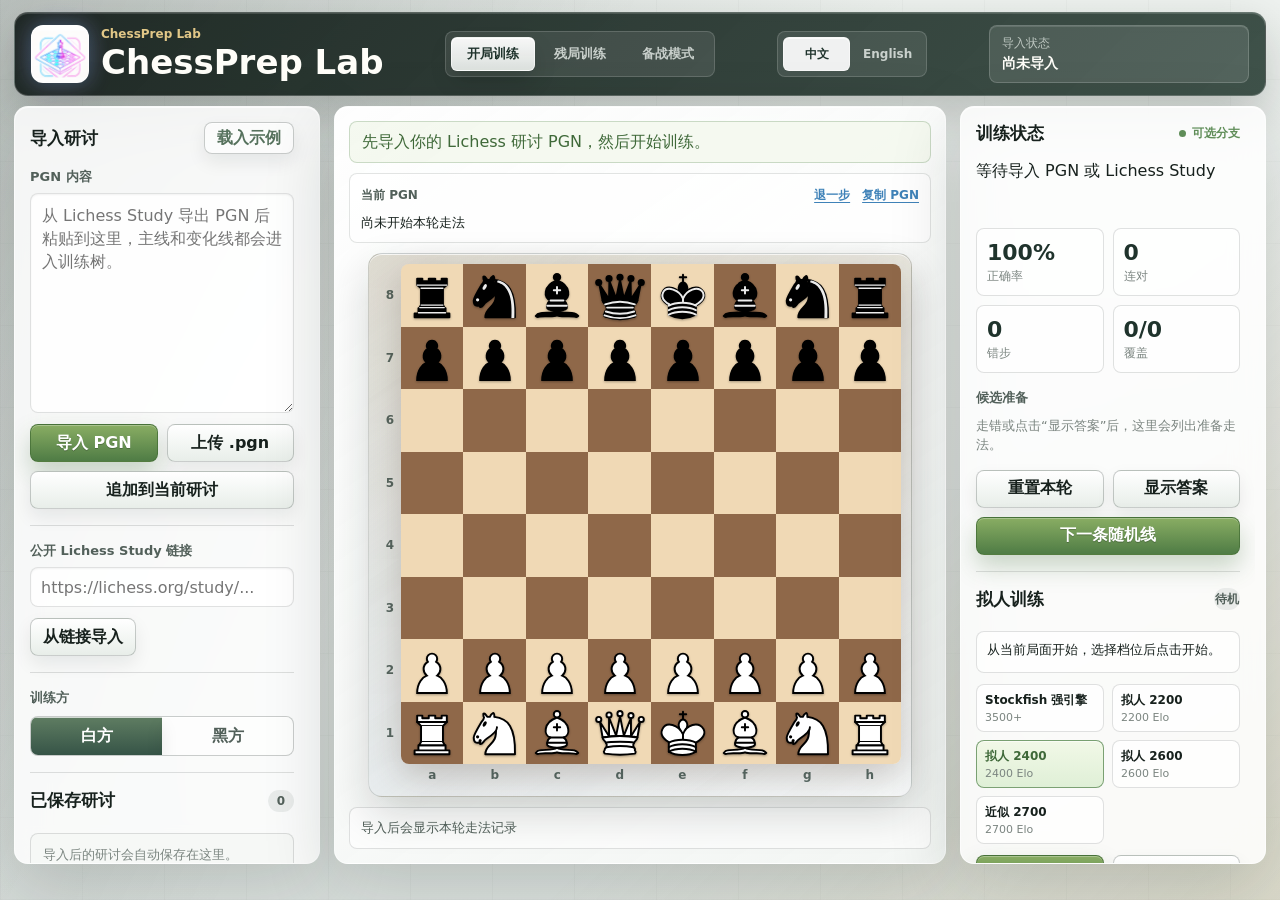
==== index.html @ 81fde173 "Add ChessPrep Lab core code" ====
<!doctype html>
<html lang="zh-CN">
  <head>
    <meta charset="utf-8">
    <meta name="viewport" content="width=device-width, initial-scale=1">
    <title>ChessPrep Lab</title>
    <link rel="icon" href="assets/icons/chessprep-lab.ico" sizes="any">
    <link rel="apple-touch-icon" href="assets/icons/chessprep-lab-mark-192.png">
    <link rel="stylesheet" href="styles.css">
  </head>
  <body>
    <main class="app-shell">
      <header class="topbar">
        <div class="brand-lockup">
          <img class="brand-mark" src="assets/icons/chessprep-lab-mark.png" alt="" aria-hidden="true">
          <div>
            <p class="eyebrow">ChessPrep Lab</p>
            <h1>ChessPrep Lab</h1>
          </div>
        </div>
        <nav class="mode-switch" aria-label="训练模式" data-i18n-aria-label="mode.opening">
          <button class="mode-button active" type="button" data-mode-switch="opening" data-i18n="mode.opening">开局训练</button>
          <button class="mode-button" type="button" data-mode-switch="endgame" data-i18n="mode.endgame">残局训练</button>
          <button class="mode-button" type="button" data-mode-switch="prep" data-i18n="mode.prep">备战模式</button>
        </nav>
        <nav class="language-switch" aria-label="Language" data-language-switch>
          <button class="language-button active" type="button" data-language-option="zh" aria-pressed="true" data-i18n="lang.zh">中文</button>
          <button class="language-button" type="button" data-language-option="en" aria-pressed="false" data-i18n="lang.en">English</button>
        </nav>
        <div class="top-status">
          <span data-i18n="top.importStatus">导入状态</span>
          <strong data-import-status data-i18n="status.notImported">尚未导入</strong>
        </div>
      </header>

      <section class="workbench" aria-label="开局训练工作台" data-i18n-aria-label="opening.workbench">
        <aside class="panel import-panel">
          <div data-opening-left>
            <div class="panel-heading">
              <h2 data-i18n="opening.importStudy">导入研讨</h2>
              <button class="ghost-button" type="button" data-sample data-i18n="opening.loadSample">载入示例</button>
            </div>

            <label class="field">
              <span data-i18n="opening.pgnContent">PGN 内容</span>
              <textarea data-pgn-input spellcheck="false" placeholder="从 Lichess Study 导出 PGN 后粘贴到这里，主线和变化线都会进入训练树。" data-i18n-placeholder="opening.pgnPlaceholder"></textarea>
            </label>

            <div class="button-row">
              <button class="primary-button" type="button" data-import-pgn data-i18n="opening.importPgn">导入 PGN</button>
              <label class="file-button">
                <span data-i18n="opening.uploadPgn">上传 .pgn</span>
                <input data-file-input type="file" accept=".pgn,text/plain,application/x-chess-pgn">
              </label>
              <button class="secondary-button wide" type="button" data-append-pgn data-i18n="opening.appendPgn">追加到当前研讨</button>
            </div>

            <div class="divider"></div>

            <label class="field">
              <span data-i18n="opening.studyUrl">公开 Lichess Study 链接</span>
              <input data-url-input type="url" placeholder="https://lichess.org/study/..." inputmode="url">
            </label>
            <button class="secondary-button" type="button" data-import-url data-i18n="opening.importFromUrl">从链接导入</button>

            <div class="divider"></div>

            <div class="side-picker" aria-label="训练执棋方" data-i18n-aria-label="opening.trainingSide">
              <span data-i18n="opening.trainingSide">训练方</span>
              <div>
                <button class="segmented active" type="button" data-side="w" data-i18n="opening.white">白方</button>
                <button class="segmented" type="button" data-side="b" data-i18n="opening.black">黑方</button>
              </div>
            </div>

            <div class="divider"></div>

            <section class="saved-studies" aria-label="已保存研讨" data-i18n-aria-label="opening.savedStudies">
              <div class="panel-heading compact">
                <h2 data-i18n="opening.savedStudies">已保存研讨</h2>
                <span data-saved-count>0</span>
              </div>
              <div class="saved-list" data-saved-list>
                <p class="empty" data-i18n="opening.savedEmpty">导入后的研讨会自动保存在这里。</p>
              </div>
              <label class="field rename-field">
                <span data-i18n="opening.studyName">当前研讨名称</span>
                <div class="rename-row">
                  <input data-study-name type="text" placeholder="选择或导入研讨后可改名" data-i18n-placeholder="opening.renamePlaceholder">
                  <button class="secondary-button" type="button" data-rename-study data-i18n="opening.rename">改名</button>
                </div>
              </label>
            </section>

            <p class="note" data-i18n="opening.note">链接导入请用 $env:PORT=8788; node server.mjs 启动本地服务器。私密研讨请用 PGN 粘贴或上传；本页面不会保存你的 Lichess 登录信息。</p>
          </div>

          <div class="endgame-panel hidden" data-endgame-left>
            <div class="panel-heading">
              <h2 data-i18n="endgame.course">残局课程</h2>
              <span data-endgame-count>0</span>
            </div>
            <div class="endgame-category-list" data-endgame-categories></div>
            <div class="divider"></div>
            <div class="endgame-lesson-list" data-endgame-lessons></div>
          </div>

          <div class="prep-panel hidden" data-prep-left>
            <div class="panel-heading">
              <h2 data-i18n="prep.database">线下棋谱库</h2>
              <span data-prep-database-badge data-i18n="prep.notBuilt">未构建</span>
            </div>
            <div class="database-status" data-prep-database-status>
              <strong data-i18n="prep.databaseStatus">数据库状态</strong>
              <span data-i18n="prep.statusLoading">正在读取本地数据库状态...</span>
            </div>
            <button class="primary-button wide" type="button" data-build-prep-database data-i18n="prep.buildDatabase">构建/更新数据库</button>
            <p class="note" data-i18n="prep.databaseNote">系统会从已下载的公开线下 PGN 源自动构建，不需要手动导入对手棋谱；过滤条件：2010 年之后，双方 Elo 都大于 2000。</p>
            <div class="divider"></div>
            <label class="field">
              <span data-i18n="prep.opponent">对手姓名</span>
              <input data-prep-opponent type="text" placeholder="例如 丁立人 / Ding Liren" data-i18n-placeholder="prep.opponentPlaceholder">
            </label>
            <div class="side-picker" aria-label="备战执棋方" data-i18n-aria-label="prep.ourSide">
              <span data-i18n="prep.ourSide">我方执棋</span>
              <div>
                <button class="segmented active" type="button" data-prep-side="w" data-i18n="opening.white">白方</button>
                <button class="segmented" type="button" data-prep-side="b" data-i18n="opening.black">黑方</button>
              </div>
            </div>
            <button class="primary-button wide" type="button" data-run-prep-report data-i18n="prep.runReport">生成备战报告</button>
            <section class="prep-common-replies" data-prep-common-replies>
              <h3 data-i18n="prep.commonReplies">对手开局树</h3>
              <p class="empty" data-i18n="prep.commonRepliesEmpty">生成报告后，这里会像 Lichess 开局树一样按当前局面更新：对手下过哪些步、次数、占比和得分率。</p>
            </section>
          </div>
        </aside>

        <section class="board-zone">
          <div class="feedback" data-feedback data-tone="normal">先导入你的 Lichess 研讨 PGN，然后开始训练。</div>
          <div class="current-line-panel" aria-label="当前 PGN" data-i18n-aria-label="opening.currentPgn">
            <div class="current-line-head">
              <span data-i18n="opening.currentPgn">当前 PGN</span>
              <div class="current-line-actions">
                <button class="link-button" type="button" data-back-step data-i18n="opening.backStep">退一步</button>
                <button class="link-button" type="button" data-copy-pgn data-i18n="opening.copyPgn">复制 PGN</button>
              </div>
            </div>
            <p class="current-line" data-current-line data-i18n="opening.currentLineEmpty">尚未开始本轮走法</p>
          </div>
          <div class="board-slot">
            <div class="board-frame">
              <div class="board-wrap">
                <div class="rank-labels" data-rank-labels aria-hidden="true"></div>
                <div class="board" data-board aria-label="棋盘" data-i18n-aria-label="opening.currentPgn"></div>
                <div class="file-labels" data-file-labels aria-hidden="true"></div>
              </div>
            </div>
            <div class="promotion-picker hidden" data-promotion-picker aria-label="选择升变棋子"></div>
          </div>
          <div class="move-strip" data-history>
            <span class="muted" data-i18n="opening.historyEmpty">导入后会显示本轮走法记录</span>
          </div>
        </section>

        <aside class="panel training-panel">
          <div data-opening-right>
            <div class="panel-heading">
              <h2 data-i18n="opening.trainingStatus">训练状态</h2>
              <span class="live-dot" data-i18n="opening.optionalBranches">可选分支</span>
            </div>

            <p class="current-task" data-status data-i18n="opening.waiting">等待导入 PGN 或 Lichess Study</p>

            <div class="stats-grid" data-stats>
              <div><strong>100%</strong><span data-i18n="stats.accuracy">正确率</span></div>
              <div><strong>0</strong><span data-i18n="stats.streak">连对</span></div>
              <div><strong>0</strong><span data-i18n="stats.mistakes">错步</span></div>
              <div><strong>0/0</strong><span data-i18n="stats.coverage">覆盖</span></div>
            </div>

            <div class="answer-box">
              <h3 data-i18n="opening.preparedCandidates">候选准备</h3>
              <div class="answers" data-answers>
                <p class="empty" data-i18n="opening.answersEmpty">走错或点击“显示答案”后，这里会列出准备走法。</p>
              </div>
            </div>

            <div class="action-grid">
              <button class="secondary-button" type="button" data-reset data-i18n="opening.reset">重置本轮</button>
              <button class="secondary-button" type="button" data-reveal data-i18n="opening.reveal">显示答案</button>
              <button class="primary-button wide" type="button" data-next data-i18n="opening.nextRandomLine">下一条随机线</button>
            </div>

            <section class="engine-card" aria-label="拟人训练" data-i18n-aria-label="engine.sparring">
              <div class="panel-heading compact">
                <h2 data-i18n="engine.sparring">拟人训练</h2>
                <span data-engine-badge data-i18n="engine.idle">待机</span>
              </div>
              <p class="engine-status" data-engine-status data-i18n="engine.openingStatus">从当前局面开始，选择档位后点击开始。</p>
              <div class="engine-profiles" data-engine-profiles></div>
              <div class="engine-actions">
                <button class="primary-button" type="button" data-engine-start data-i18n="engine.start">开始</button>
                <button class="secondary-button" type="button" data-engine-stop data-i18n="engine.stop">退出</button>
              </div>
              <p class="engine-note" data-i18n="engine.note">2200-2700 档保留原标注；后台强度已整体上调 200 Elo，并使用更严格的搜索、采样和质量过滤。</p>
            </section>
          </div>

          <div class="endgame-panel hidden" data-endgame-right>
            <div class="panel-heading">
              <h2 data-i18n="endgame.problem">残局题目</h2>
              <span data-endgame-badge data-i18n="endgame.notStarted">待开始</span>
            </div>
            <div class="target-pill" data-endgame-target data-i18n="endgame.targetPending">目标：待选择</div>
            <p class="current-task" data-endgame-status data-i18n="endgame.chooseCourse">选择左侧课程后开始。</p>
            <div class="stats-grid" data-endgame-stats>
              <div><strong>100%</strong><span data-i18n="stats.accuracy">正确率</span></div>
              <div><strong>0</strong><span data-i18n="stats.streak">连对</span></div>
              <div><strong>0</strong><span data-i18n="stats.mistakes">错步</span></div>
              <div><strong>0/0</strong><span data-i18n="stats.progress">进度</span></div>
            </div>
            <div class="answer-box">
              <h3 data-i18n="endgame.hintsAnswers">提示与答案</h3>
              <div class="answers" data-endgame-answers>
                <p class="empty" data-i18n="endgame.answersEmpty">走错或点击提示后，这里会显示训练信息。</p>
              </div>
            </div>
            <div class="action-grid">
              <button class="secondary-button" type="button" data-endgame-reset data-i18n="endgame.reset">重置本题</button>
              <button class="secondary-button" type="button" data-endgame-hint data-i18n="endgame.hint">显示提示</button>
              <button class="secondary-button" type="button" data-endgame-answer data-i18n="endgame.answer">显示答案</button>
              <button class="primary-button" type="button" data-endgame-next data-i18n="endgame.next">下一题</button>
            </div>
            <article class="lesson-card" data-endgame-teaching>
              <p class="empty" data-i18n="endgame.teachingEmpty">选择一个残局主题后，这里会显示教学重点。</p>
            </article>
            <section class="engine-card" aria-label="残局引擎对练" data-i18n-aria-label="endgame.engineSparring">
              <div class="panel-heading compact">
                <h2 data-i18n="endgame.engineSparring">引擎对练</h2>
                <span data-engine-badge data-i18n="engine.idle">待机</span>
              </div>
              <p class="engine-status" data-engine-status data-i18n="endgame.engineStatus">从当前残局局面开始，选择档位后点击开始。</p>
              <div class="engine-profiles" data-engine-profiles></div>
              <div class="engine-actions">
                <button class="primary-button" type="button" data-engine-start data-i18n="engine.start">开始</button>
                <button class="secondary-button" type="button" data-engine-stop data-i18n="engine.stop">退出</button>
              </div>
              <p class="engine-note" data-i18n="endgame.engineNote">可在任意残局题面或走题中途开启；退出后会回到进入对练前的题目局面。</p>
            </section>
          </div>

          <div class="prep-panel hidden" data-prep-right>
            <div class="panel-heading">
              <h2 data-i18n="prep.report">备战报告</h2>
              <span data-prep-report-badge data-i18n="prep.waiting">待生成</span>
            </div>
            <p class="current-task" data-prep-status data-i18n="prep.status">先构建本地线下对局库，再输入对手并生成报告。</p>
            <div class="stats-grid" data-prep-stats>
              <div><strong>0</strong><span data-i18n="prep.sampleGames">样本</span></div>
              <div><strong>0</strong><span data-i18n="prep.unseen">未见</span></div>
              <div><strong>0</strong><span data-i18n="prep.weak">弱点</span></div>
              <div><strong>0</strong><span data-i18n="prep.gaps">缺口</span></div>
            </div>
            <div class="prep-report-list" data-prep-report>
              <p class="empty" data-i18n="prep.reportEmpty">报告会列出对手没下过的准备、低样本分支、表现差分支，以及你还没覆盖的对手常见选择。</p>
            </div>
          </div>
        </aside>
      </section>
    </main>

    <script type="module" src="app.js"></script>
  </body>
</html>
---- styles.css ----
:root {
  color-scheme: light;
  --page: #e8ecea;
  --surface: #fbfaf7;
  --surface-soft: #f0f3f1;
  --surface-strong: #ffffff;
  --panel-glass: rgba(255, 255, 255, 0.84);
  --panel-glass-strong: rgba(255, 255, 255, 0.94);
  --line: rgba(35, 48, 43, 0.14);
  --line-strong: rgba(35, 48, 43, 0.24);
  --text: #17211d;
  --muted: #52605a;
  --subtle: #7b8580;
  --lichess: #56725d;
  --lichess-dark: #1f332c;
  --blue: #3f82b8;
  --green: #5f8d58;
  --red: #ba4b4a;
  --gold: #c99b3d;
  --accent-gold: #d6a642;
  --accent-sage: #6f9372;
  --accent-ink: #17211d;
  --light-square: #f0d9b5;
  --dark-square: #8f6849;
  --move-light: #f2df76;
  --move-dark: #d0b84e;
  --hint: rgba(40, 120, 78, 0.42);
  --shadow: 0 24px 70px rgba(18, 26, 23, 0.18);
  --tight-shadow: 0 10px 28px rgba(18, 26, 23, 0.12);
  --inner-shadow: inset 0 1px 0 rgba(255, 255, 255, 0.72);
  --chrome-height: 142px;
  --workbench-height: calc(100dvh - var(--chrome-height));
  font-family: "Noto Sans SC", "Microsoft YaHei UI", "Segoe UI", system-ui, sans-serif;
}

* {
  box-sizing: border-box;
}

body {
  margin: 0;
  min-height: 100vh;
  position: relative;
  isolation: isolate;
  background:
    linear-gradient(135deg, rgba(31, 51, 44, 0.16), rgba(255, 255, 255, 0) 42%),
    linear-gradient(180deg, #eef2ef 0%, var(--page) 46%, #dde3e0 100%);
  color: var(--text);
}

body::before {
  content: "";
  position: fixed;
  inset: 0;
  z-index: -2;
  pointer-events: none;
  background:
    linear-gradient(115deg, rgba(23, 33, 29, 0.11) 0%, rgba(23, 33, 29, 0) 38%),
    linear-gradient(315deg, rgba(214, 166, 66, 0.13) 0%, rgba(214, 166, 66, 0) 34%),
    repeating-linear-gradient(90deg, rgba(23, 33, 29, 0.025) 0 1px, transparent 1px 82px),
    repeating-linear-gradient(0deg, rgba(23, 33, 29, 0.018) 0 1px, transparent 1px 82px);
}

button,
input,
textarea {
  font: inherit;
}

button {
  cursor: pointer;
}

.app-shell {
  width: calc(100% - 28px);
  min-height: 100dvh;
  margin: 0 auto;
  padding: 12px 0 14px;
}

.topbar {
  display: flex;
  align-items: center;
  justify-content: space-between;
  gap: 18px;
  margin-bottom: 10px;
  padding: 12px 16px;
  border: 1px solid rgba(255, 255, 255, 0.22);
  border-radius: 14px;
  background:
    linear-gradient(135deg, rgba(23, 33, 29, 0.95), rgba(45, 66, 57, 0.91)),
    linear-gradient(180deg, rgba(255, 255, 255, 0.09), rgba(255, 255, 255, 0));
  box-shadow: 0 18px 48px rgba(18, 26, 23, 0.22), inset 0 1px 0 rgba(255, 255, 255, 0.14);
  backdrop-filter: blur(18px);
  -webkit-backdrop-filter: blur(18px);
}

.brand-lockup {
  display: flex;
  align-items: center;
  gap: 12px;
  min-width: 250px;
}

.brand-mark {
  width: 58px;
  height: 58px;
  flex: 0 0 auto;
  border: 1px solid rgba(255, 255, 255, 0.52);
  border-radius: 12px;
  background: #fff;
  object-fit: cover;
  box-shadow:
    0 0 20px rgba(77, 214, 255, 0.24),
    0 0 26px rgba(236, 80, 227, 0.18),
    inset 0 1px 0 rgba(255, 255, 255, 0.85);
}

.eyebrow {
  margin: 0 0 3px;
  color: rgba(242, 213, 143, 0.92);
  font-size: 12px;
  font-weight: 700;
  letter-spacing: 0;
}

h1,
h2,
h3,
p {
  margin-top: 0;
}

h1 {
  margin-bottom: 0;
  color: #fffef9;
  font-size: clamp(24px, 2.8vw, 34px);
  font-weight: 800;
  line-height: 1.1;
}

h2 {
  margin-bottom: 0;
  font-size: 17px;
  font-weight: 700;
}

h3 {
  margin-bottom: 10px;
  color: var(--muted);
  font-size: 13px;
  font-weight: 700;
}

.top-status {
  display: grid;
  gap: 3px;
  min-width: 260px;
  padding: 9px 12px;
  border: 1px solid rgba(255, 255, 255, 0.18);
  border-radius: 8px;
  background: rgba(255, 255, 255, 0.11);
  box-shadow: inset 0 1px 0 rgba(255, 255, 255, 0.12);
}

.top-status span {
  color: rgba(230, 237, 232, 0.72);
  font-size: 12px;
}

.top-status strong {
  color: #fffef9;
  font-size: 14px;
}

.mode-switch {
  display: inline-grid;
  grid-template-columns: repeat(3, minmax(0, 1fr));
  gap: 4px;
  min-width: 270px;
  padding: 5px;
  border: 1px solid rgba(255, 255, 255, 0.16);
  border-radius: 8px;
  background: rgba(255, 255, 255, 0.09);
}

.language-switch {
  display: inline-grid;
  grid-template-columns: 1fr 1fr;
  gap: 4px;
  min-width: 150px;
  padding: 5px;
  border: 1px solid rgba(255, 255, 255, 0.16);
  border-radius: 8px;
  background: rgba(255, 255, 255, 0.09);
}

.mode-button {
  min-height: 34px;
  border: 1px solid transparent;
  border-radius: 6px;
  padding: 0 9px;
  background: transparent;
  color: rgba(238, 244, 240, 0.78);
  font-size: 13px;
  font-weight: 700;
  white-space: nowrap;
}

.language-button {
  min-height: 34px;
  border: 1px solid transparent;
  border-radius: 6px;
  background: transparent;
  color: rgba(238, 244, 240, 0.78);
  font-size: 12px;
  font-weight: 800;
}

.mode-button.active {
  border-color: rgba(255, 255, 255, 0.6);
  background: linear-gradient(180deg, rgba(255, 255, 255, 0.96), rgba(234, 238, 235, 0.92));
  color: var(--lichess-dark);
  box-shadow: 0 10px 22px rgba(0, 0, 0, 0.14), inset 0 1px 0 rgba(255, 255, 255, 0.8);
}

.language-button.active {
  border-color: rgba(255, 255, 255, 0.48);
  background: rgba(255, 255, 255, 0.92);
  color: var(--lichess-dark);
  box-shadow: inset 0 1px 0 rgba(255, 255, 255, 0.75);
}

.workbench {
  display: grid;
  grid-template-columns: minmax(300px, 0.9fr) minmax(560px, 1.8fr) minmax(300px, 0.9fr);
  gap: 14px;
  align-items: stretch;
}

.panel,
.board-zone {
  height: var(--workbench-height);
  min-height: 0;
  border: 1px solid rgba(255, 255, 255, 0.54);
  border-radius: 14px;
  background: var(--panel-glass);
  box-shadow: var(--shadow), var(--inner-shadow);
  backdrop-filter: blur(16px);
  -webkit-backdrop-filter: blur(16px);
}

.panel {
  padding: 15px;
  overflow-y: auto;
  overscroll-behavior: contain;
  scrollbar-gutter: stable;
  scrollbar-width: thin;
  scrollbar-color: rgba(35, 48, 43, 0.24) transparent;
}

.panel::-webkit-scrollbar {
  width: 9px;
}

.panel::-webkit-scrollbar-thumb {
  border: 2px solid transparent;
  border-radius: 999px;
  background: rgba(35, 48, 43, 0.28);
  background-clip: content-box;
}

.panel-heading {
  display: flex;
  align-items: center;
  justify-content: space-between;
  gap: 10px;
  margin-bottom: 14px;
}

.panel-heading.compact {
  margin-bottom: 9px;
}

.panel-heading.compact span {
  min-width: 26px;
  height: 22px;
  display: inline-grid;
  place-items: center;
  border-radius: 999px;
  background: rgba(31, 51, 44, 0.08);
  color: var(--muted);
  font-size: 12px;
  font-weight: 700;
}

.field {
  display: grid;
  gap: 7px;
  margin-bottom: 11px;
}

.field span,
.side-picker > span {
  color: var(--muted);
  font-size: 13px;
  font-weight: 700;
}

textarea,
input {
  width: 100%;
  border: 1px solid var(--line);
  border-radius: 8px;
  background: rgba(255, 255, 255, 0.88);
  color: var(--text);
  outline: none;
  box-shadow: inset 0 1px 2px rgba(18, 26, 23, 0.05);
}

textarea {
  min-height: 220px;
  resize: vertical;
  padding: 10px 11px;
  line-height: 1.45;
}

input {
  height: 40px;
  padding: 0 10px;
}

textarea:focus,
input:focus {
  border-color: var(--blue);
  box-shadow: 0 0 0 3px rgba(63, 130, 184, 0.18), inset 0 1px 2px rgba(18, 26, 23, 0.05);
}

.button-row,
.action-grid {
  display: grid;
  grid-template-columns: 1fr 1fr;
  gap: 9px;
}

.primary-button,
.secondary-button,
.ghost-button,
.file-button,
.segmented {
  min-height: 38px;
  display: inline-flex;
  align-items: center;
  justify-content: center;
  border: 1px solid var(--line-strong);
  border-radius: 8px;
  padding: 0 12px;
  color: var(--text);
  font-weight: 700;
  text-decoration: none;
  background: linear-gradient(180deg, #ffffff, #edf1ee);
  transition: border-color 120ms ease, box-shadow 120ms ease, transform 120ms ease;
  box-shadow: inset 0 1px 0 rgba(255, 255, 255, 0.72), 0 8px 18px rgba(18, 26, 23, 0.08);
}

.primary-button {
  border-color: rgba(68, 111, 55, 0.78);
  background: linear-gradient(180deg, #89ad63, #4f7c45);
  color: #fff;
  text-shadow: 0 1px 0 rgba(0, 0, 0, 0.22);
  box-shadow: inset 0 1px 0 rgba(255, 255, 255, 0.28), 0 12px 24px rgba(62, 107, 55, 0.27);
}

.secondary-button,
.file-button {
  background: linear-gradient(180deg, #ffffff, #e8eee9);
}

.ghost-button {
  min-height: 32px;
  background: rgba(255, 255, 255, 0.58);
  color: var(--lichess);
}

.primary-button:hover,
.secondary-button:hover,
.ghost-button:hover,
.file-button:hover,
.segmented:hover {
  border-color: var(--blue);
  box-shadow: inset 0 1px 0 rgba(255, 255, 255, 0.78), 0 10px 22px rgba(63, 130, 184, 0.16);
  transform: translateY(-1px);
}

.file-button input {
  position: absolute;
  inline-size: 1px;
  block-size: 1px;
  opacity: 0;
  pointer-events: none;
}

.divider {
  height: 1px;
  margin: 16px 0;
  background: var(--line);
}

.side-picker {
  display: grid;
  gap: 9px;
}

.side-picker div {
  display: grid;
  grid-template-columns: 1fr 1fr;
  overflow: hidden;
  border: 1px solid var(--line-strong);
  border-radius: 8px;
  background: rgba(255, 255, 255, 0.58);
}

.segmented {
  border: 0;
  border-radius: 0;
  background: transparent;
  color: var(--muted);
}

.segmented.active {
  background: linear-gradient(180deg, #5f7d62, #365447);
  color: #fff;
}

.note {
  margin: 14px 0 0;
  color: var(--subtle);
  font-size: 12px;
  line-height: 1.45;
}

.current-task[data-tone="error"] {
  color: #8b2f24;
}

.saved-studies {
  display: grid;
  gap: 12px;
}

.prep-panel {
  display: grid;
  gap: 14px;
}

.database-status {
  display: grid;
  gap: 6px;
  padding: 11px;
  border: 1px solid var(--line);
  border-radius: 8px;
  background: rgba(255, 255, 255, 0.72);
}

.database-status strong {
  color: var(--text);
  font-size: 12px;
}

.database-status span {
  color: var(--muted);
  font-size: 12px;
  line-height: 1.45;
}

.prep-common-replies {
  display: grid;
  gap: 9px;
  margin-top: 4px;
  padding: 11px;
  border: 1px solid var(--line);
  border-radius: 8px;
  background: rgba(255, 255, 255, 0.72);
}

.prep-common-replies h3 {
  margin: 0;
  color: var(--text);
  font-size: 13px;
}

.prep-common-replies > p {
  margin: 0;
  color: var(--muted);
  font-size: 12px;
  line-height: 1.4;
}

.prep-common-replies ol {
  display: grid;
  gap: 7px;
  margin: 0;
  padding: 0;
  list-style: none;
}

.prep-common-replies li {
  margin: 0;
}

.prep-common-replies button {
  position: relative;
  overflow: hidden;
  display: grid;
  grid-template-columns: 24px minmax(46px, 0.8fr) minmax(58px, 1fr) minmax(0, 2.3fr);
  gap: 7px;
  align-items: center;
  width: 100%;
  min-height: 34px;
  padding: 6px 7px;
  border: 1px solid rgba(35, 48, 43, 0.1);
  border-radius: 7px;
  background: rgba(255, 255, 255, 0.62);
  color: inherit;
  text-align: left;
  cursor: pointer;
}

.prep-common-replies button::before {
  content: "";
  position: absolute;
  inset: 0 auto 0 0;
  width: var(--prep-share, 0%);
  background: rgba(77, 140, 111, 0.14);
  pointer-events: none;
}

.prep-common-replies button:hover {
  border-color: rgba(31, 51, 44, 0.22);
  background: rgba(255, 255, 255, 0.9);
}

.prep-common-replies button > span,
.prep-common-replies button strong,
.prep-common-replies button code,
.prep-common-replies button em {
  position: relative;
  z-index: 1;
}

.prep-common-replies button > span {
  display: inline-grid;
  place-items: center;
  width: 20px;
  height: 20px;
  border-radius: 999px;
  background: rgba(31, 51, 44, 0.08);
  color: var(--muted);
  font-size: 11px;
  font-weight: 800;
}

.prep-common-replies strong {
  color: var(--text);
  font-size: 14px;
}

.prep-common-replies code {
  padding: 2px 6px;
  border-radius: 999px;
  background: rgba(35, 48, 43, 0.07);
  color: var(--muted);
  font-family: "Inter", "Segoe UI", system-ui, sans-serif;
  font-size: 11px;
}

.prep-common-replies em {
  min-width: 0;
  color: var(--subtle);
  font-size: 11px;
  font-style: normal;
  line-height: 1.3;
}

.prep-common-replies i {
  display: none;
}

.prep-report-list {
  display: grid;
  gap: 14px;
  max-height: 620px;
  overflow-y: auto;
  padding-right: 4px;
  scrollbar-gutter: stable;
}

.prep-report-group {
  display: grid;
  gap: 8px;
}

.prep-report-group h3 {
  display: flex;
  align-items: center;
  justify-content: space-between;
  margin: 0;
  color: var(--text);
  font-size: 13px;
}

.prep-report-group h3 span {
  color: var(--muted);
  font-size: 12px;
}

.prep-report-item {
  display: grid;
  gap: 8px;
  padding: 10px;
  border: 1px solid var(--line);
  border-left: 4px solid var(--blue);
  border-radius: 8px;
  background: rgba(255, 255, 255, 0.72);
}

.prep-report-item[data-tone="weak"] {
  border-left-color: #b06c3d;
}

.prep-report-item[data-tone="gap"] {
  border-left-color: #8b4f5d;
}

.prep-report-position,
.prep-report-main {
  display: grid;
  gap: 3px;
}

.prep-report-position > span,
.prep-report-main > span {
  color: var(--subtle);
  font-size: 11px;
  font-weight: 800;
}

.prep-report-position strong {
  color: var(--text);
  font-size: 12px;
  line-height: 1.35;
}

.prep-report-main {
  grid-template-columns: minmax(0, 1fr) auto;
  align-items: end;
}

.prep-report-main > span {
  grid-column: 1 / -1;
}

.prep-report-main strong {
  color: var(--text);
  font-size: 18px;
  line-height: 1.1;
}

.prep-report-main code {
  align-self: center;
  padding: 2px 6px;
  border-radius: 999px;
  background: rgba(35, 48, 43, 0.07);
  color: var(--muted);
  font-family: "Inter", "Segoe UI", system-ui, sans-serif;
  font-size: 11px;
}

.prep-report-item p {
  margin: 0;
  color: var(--muted);
  font-size: 12px;
  line-height: 1.45;
}

.prep-report-item em {
  color: var(--muted);
  font-size: 12px;
  font-style: normal;
}

.saved-list {
  display: grid;
  gap: 10px;
  max-height: calc((54px * 3) + (12px * 2) + 46px);
  min-height: 0;
  overflow-y: auto;
  overscroll-behavior: contain;
  padding: 12px 14px 34px 12px;
  border: 1px solid var(--line);
  border-radius: 8px;
  background: rgba(244, 247, 245, 0.74);
  scrollbar-gutter: stable;
  scrollbar-width: thin;
  scrollbar-color: rgba(35, 48, 43, 0.24) transparent;
}

.saved-list::-webkit-scrollbar,
.endgame-lesson-list::-webkit-scrollbar {
  width: 9px;
}

.saved-list::-webkit-scrollbar-thumb,
.endgame-lesson-list::-webkit-scrollbar-thumb {
  border: 2px solid transparent;
  border-radius: 999px;
  background: rgba(35, 48, 43, 0.28);
  background-clip: content-box;
}

.saved-study {
  display: grid;
  gap: 3px;
  width: 100%;
  height: 54px;
  flex: 0 0 54px;
  border: 1px solid var(--line);
  border-radius: 8px;
  padding: 8px 9px;
  background: rgba(255, 255, 255, 0.82);
  color: var(--text);
  text-align: left;
  box-shadow: inset 0 1px 0 rgba(255, 255, 255, 0.6);
  transition: background 120ms ease, border-color 120ms ease, transform 120ms ease;
}

.saved-study strong {
  overflow: hidden;
  font-size: 13px;
  text-overflow: ellipsis;
  white-space: nowrap;
}

.saved-study span {
  color: var(--subtle);
  font-size: 11px;
}

.saved-study.active {
  border-color: rgba(214, 166, 66, 0.72);
  background: linear-gradient(90deg, rgba(214, 166, 66, 0.22), rgba(255, 255, 255, 0.75));
  box-shadow: inset 3px 0 0 var(--accent-gold);
}

.saved-study:hover {
  border-color: rgba(63, 130, 184, 0.34);
  background: rgba(255, 255, 255, 0.9);
  transform: translateY(-1px);
}

.rename-field {
  margin-bottom: 0;
  padding: 10px;
  border: 1px solid var(--line);
  border-radius: 8px;
  background: rgba(255, 255, 255, 0.72);
}

.rename-row {
  display: grid;
  grid-template-columns: minmax(0, 1fr) 74px;
  gap: 8px;
}

.rename-row .secondary-button {
  min-height: 40px;
}

.board-zone {
  display: grid;
  grid-template-rows: auto auto minmax(0, 1fr) auto;
  gap: 10px;
  padding: 14px;
  overflow: hidden;
  background:
    linear-gradient(145deg, rgba(255, 255, 255, 0.88), rgba(240, 244, 241, 0.74)),
    var(--panel-glass);
}

.feedback {
  min-height: 42px;
  display: flex;
  align-items: center;
  margin-bottom: 0;
  padding: 9px 12px;
  border: 1px solid rgba(95, 141, 88, 0.28);
  border-radius: 8px;
  background: rgba(243, 248, 237, 0.84);
  color: #3f6939;
  line-height: 1.35;
}

.feedback[data-tone="error"] {
  border-color: rgba(195, 61, 50, 0.25);
  background: #fff0ee;
  color: #8f2119;
}

.current-line-panel {
  display: grid;
  gap: 7px;
  min-height: 54px;
  padding: 9px 11px;
  border: 1px solid rgba(35, 48, 43, 0.13);
  border-radius: 8px;
  background: rgba(255, 255, 255, 0.72);
  box-shadow: inset 0 1px 0 rgba(255, 255, 255, 0.66);
}

.current-line-head {
  display: flex;
  align-items: center;
  justify-content: space-between;
  gap: 10px;
}

.current-line-head span {
  color: var(--muted);
  font-size: 12px;
  font-weight: 800;
}

.current-line-actions {
  display: inline-flex;
  align-items: center;
  gap: 12px;
}

.link-button {
  min-height: 24px;
  border: 0;
  border-radius: 0;
  padding: 0;
  background: transparent;
  color: var(--blue);
  box-shadow: none;
  font-size: 12px;
  font-weight: 800;
  text-decoration: underline;
  text-underline-offset: 3px;
}

.link-button:hover {
  color: var(--lichess-dark);
}

.current-line {
  max-height: 42px;
  margin: 0;
  overflow-y: auto;
  color: var(--text);
  font-family: "Segoe UI", "Noto Sans SC", system-ui, sans-serif;
  font-size: 13px;
  line-height: 1.45;
  scrollbar-width: thin;
}

.board-slot {
  position: relative;
  min-height: 0;
  display: grid;
  place-items: center;
  container-type: size;
}

.board-frame {
  width: min(100cqw, 100cqh);
  max-width: 100%;
  max-height: 100%;
  min-width: 0;
  aspect-ratio: 1;
  margin: 0 auto;
  padding: 10px;
  border: 1px solid rgba(35, 48, 43, 0.17);
  border-radius: 14px;
  background:
    linear-gradient(145deg, rgba(23, 33, 29, 0.12), rgba(255, 255, 255, 0.66)),
    linear-gradient(180deg, rgba(214, 166, 66, 0.11), rgba(63, 130, 184, 0.08));
  box-shadow: inset 0 1px 0 rgba(255, 255, 255, 0.78), 0 18px 42px rgba(18, 26, 23, 0.16);
}

.board-wrap {
  display: grid;
  grid-template-columns: 22px 1fr;
  grid-template-rows: 1fr 22px;
  width: 100%;
  height: 100%;
  padding: 0;
}

.board {
  grid-column: 2;
  grid-row: 1;
  display: grid;
  grid-template-columns: repeat(8, minmax(0, 1fr));
  width: 100%;
  height: 100%;
  overflow: hidden;
  border-radius: 8px;
  box-shadow: 0 12px 34px rgba(70, 52, 34, 0.26);
  touch-action: none;
}

.board.is-wrong {
  animation: wrongShake 260ms ease-in-out;
}

.rank-labels {
  grid-column: 1;
  grid-row: 1;
  display: grid;
  grid-template-rows: repeat(8, minmax(0, 1fr));
  align-items: center;
  justify-items: center;
  color: rgba(31, 51, 44, 0.72);
  font-size: 12px;
  font-weight: 700;
}

.file-labels {
  grid-column: 2;
  grid-row: 2;
  display: grid;
  grid-template-columns: repeat(8, minmax(0, 1fr));
  align-items: center;
  justify-items: center;
  color: rgba(31, 51, 44, 0.72);
  font-size: 12px;
  font-weight: 700;
}

.square {
  position: relative;
  display: grid;
  place-items: center;
  width: 100%;
  aspect-ratio: 1;
  border: 0;
  border-radius: 0;
  padding: 0;
}

.square.light {
  background: var(--light-square);
}

.square.dark {
  background: var(--dark-square);
}

.square.selected.light {
  background: #f6e17a;
}

.square.selected.dark {
  background: #c9a248;
}

.square.last.light {
  background: var(--move-light);
}

.square.last.dark {
  background: var(--move-dark);
}

.square.hint::after {
  content: "";
  position: absolute;
  width: 34%;
  height: 34%;
  border-radius: 50%;
  background: var(--hint);
}

.square.hint.occupied::after {
  inset: 7%;
  width: auto;
  height: auto;
  border: 6px solid var(--hint);
  background: transparent;
}

.square.selected::before {
  content: "";
  position: absolute;
  inset: 0;
  background: rgba(255, 255, 0, 0.18);
}

.square.legal-target::after {
  content: "";
  position: absolute;
  z-index: 2;
  width: 32%;
  height: 32%;
  border-radius: 999px;
  background: rgba(23, 33, 29, 0.28);
  pointer-events: none;
}

.square.legal-target.occupied::after {
  inset: 7%;
  width: auto;
  height: auto;
  border: 5px solid rgba(23, 33, 29, 0.28);
  background: transparent;
}

.square.drag-source .piece {
  opacity: 0;
}

.piece {
  position: relative;
  z-index: 1;
  width: 100%;
  height: 100%;
  display: block;
  background-position: center;
  background-repeat: no-repeat;
  background-size: 92%;
  filter: drop-shadow(0 1px 1px rgba(0, 0, 0, 0.32));
}

.piece-drag-ghost {
  position: fixed;
  left: 0;
  top: 0;
  z-index: 30;
  width: var(--drag-piece-size, 64px);
  height: var(--drag-piece-size, 64px);
  pointer-events: none;
  transform: translate(-50%, -50%);
  will-change: transform;
  filter: drop-shadow(0 14px 18px rgba(0, 0, 0, 0.28));
}

.promotion-picker {
  position: absolute;
  left: 50%;
  bottom: 18px;
  z-index: 20;
  display: grid;
  gap: 8px;
  width: min(360px, calc(100% - 32px));
  padding: 10px;
  border: 1px solid rgba(35, 48, 43, 0.2);
  border-radius: 10px;
  background: rgba(255, 255, 255, 0.94);
  box-shadow: 0 18px 40px rgba(18, 26, 23, 0.22), inset 0 1px 0 rgba(255, 255, 255, 0.76);
  transform: translateX(-50%);
  backdrop-filter: blur(14px);
  -webkit-backdrop-filter: blur(14px);
}

.promotion-picker > span {
  color: var(--muted);
  font-size: 12px;
  font-weight: 800;
  text-align: center;
}

.promotion-picker > div {
  display: grid;
  grid-template-columns: repeat(4, minmax(0, 1fr));
  gap: 7px;
}

.promotion-choice {
  display: grid;
  gap: 3px;
  justify-items: center;
  min-height: 78px;
  border: 1px solid rgba(214, 166, 66, 0.38);
  border-radius: 8px;
  padding: 5px 4px 7px;
  background: linear-gradient(180deg, #fffdf7, #efe6cf);
  color: var(--text);
  box-shadow: inset 0 1px 0 rgba(255, 255, 255, 0.72), 0 7px 16px rgba(70, 52, 34, 0.11);
}

.promotion-choice .piece {
  width: 46px;
  height: 46px;
}

.promotion-choice strong {
  font-size: 12px;
}

.promotion-choice:hover {
  border-color: var(--blue);
  transform: translateY(-1px);
}

.piece-wK { background-image: url("assets/piece/cburnett/wK.svg"); }
.piece-wQ { background-image: url("assets/piece/cburnett/wQ.svg"); }
.piece-wR { background-image: url("assets/piece/cburnett/wR.svg"); }
.piece-wB { background-image: url("assets/piece/cburnett/wB.svg"); }
.piece-wN { background-image: url("assets/piece/cburnett/wN.svg"); }
.piece-wP { background-image: url("assets/piece/cburnett/wP.svg"); }
.piece-bK { background-image: url("assets/piece/cburnett/bK.svg"); }
.piece-bQ { background-image: url("assets/piece/cburnett/bQ.svg"); }
.piece-bR { background-image: url("assets/piece/cburnett/bR.svg"); }
.piece-bB { background-image: url("assets/piece/cburnett/bB.svg"); }
.piece-bN { background-image: url("assets/piece/cburnett/bN.svg"); }
.piece-bP { background-image: url("assets/piece/cburnett/bP.svg"); }

.move-strip {
  min-height: 42px;
  max-height: 42px;
  display: flex;
  flex-wrap: nowrap;
  gap: 7px;
  align-items: center;
  margin-top: 0;
  padding: 10px 11px;
  border: 1px solid var(--line);
  border-radius: 8px;
  background: rgba(255, 255, 255, 0.64);
  overflow-x: auto;
  overflow-y: hidden;
  scrollbar-width: thin;
}

.move-strip span {
  flex: 0 0 auto;
  color: var(--muted);
  font-size: 13px;
}

.move-strip .mine {
  color: #3f6939;
  font-weight: 700;
}

.move-strip .opponent {
  color: var(--text);
}

.current-task {
  min-height: 56px;
  margin-bottom: 13px;
  color: var(--text);
  line-height: 1.45;
}

.target-pill {
  display: inline-flex;
  align-items: center;
  width: fit-content;
  min-height: 28px;
  margin: -2px 0 10px;
  padding: 6px 10px;
  border: 1px solid rgba(140, 105, 35, 0.22);
  border-radius: 8px;
  background: rgba(255, 248, 229, 0.86);
  color: #744d08;
  font-size: 12px;
  font-weight: 800;
}

.target-pill[data-target="draw"] {
  border-color: rgba(45, 113, 98, 0.24);
  background: rgba(229, 247, 241, 0.86);
  color: #245f53;
}

.live-dot {
  display: inline-flex;
  align-items: center;
  gap: 6px;
  color: var(--green);
  font-size: 12px;
  font-weight: 700;
}

.live-dot::before {
  content: "";
  width: 7px;
  height: 7px;
  border-radius: 999px;
  background: var(--green);
}

.stats-grid {
  display: grid;
  grid-template-columns: 1fr 1fr;
  gap: 9px;
  margin-bottom: 16px;
}

.stats-grid div {
  min-height: 68px;
  display: grid;
  align-content: center;
  gap: 3px;
  padding: 10px;
  border: 1px solid var(--line);
  border-radius: 8px;
  background: rgba(255, 255, 255, 0.68);
  box-shadow: inset 0 1px 0 rgba(255, 255, 255, 0.58);
}

.stats-grid strong {
  color: var(--lichess-dark);
  font-size: 22px;
}

.stats-grid span {
  color: var(--subtle);
  font-size: 12px;
}

.answer-box {
  margin-bottom: 15px;
}

.answers {
  display: grid;
  gap: 7px;
}

.answer {
  display: flex;
  align-items: center;
  justify-content: space-between;
  gap: 8px;
  min-height: 39px;
  border: 1px solid rgba(214, 166, 66, 0.35);
  border-radius: 8px;
  padding: 0 11px;
  background: rgba(255, 248, 228, 0.82);
  color: var(--text);
  font-weight: 700;
  box-shadow: inset 0 1px 0 rgba(255, 255, 255, 0.6);
}

.answer span {
  color: var(--subtle);
  font-size: 12px;
}

.branch-label {
  margin: 0 0 2px;
  color: var(--lichess);
  font-size: 12px;
  font-weight: 800;
}

.opponent-choice {
  border-color: rgba(63, 130, 184, 0.4);
  background: rgba(235, 244, 251, 0.88);
}

.empty,
.muted {
  margin: 0;
  color: var(--subtle);
  font-size: 13px;
  line-height: 1.45;
}

.wide {
  grid-column: 1 / -1;
}

.engine-card {
  display: grid;
  gap: 11px;
  margin-top: 16px;
  padding-top: 16px;
  border-top: 1px solid var(--line);
}

.engine-status {
  min-height: 42px;
  margin: 0;
  padding: 9px 10px;
  border: 1px solid var(--line);
  border-radius: 8px;
  background: rgba(255, 255, 255, 0.68);
  color: var(--text);
  font-size: 13px;
  line-height: 1.45;
}

.engine-profiles {
  display: grid;
  grid-template-columns: 1fr 1fr;
  gap: 8px;
}

.engine-profile {
  min-height: 48px;
  display: grid;
  align-content: center;
  gap: 2px;
  border: 1px solid var(--line);
  border-radius: 8px;
  padding: 7px 8px;
  background: rgba(255, 255, 255, 0.72);
  color: var(--text);
  text-align: left;
  box-shadow: inset 0 1px 0 rgba(255, 255, 255, 0.58);
  transition: background 120ms ease, border-color 120ms ease, transform 120ms ease;
}

.engine-profile strong {
  font-size: 12px;
}

.engine-profile span {
  color: var(--subtle);
  font-size: 11px;
}

.engine-profile.active {
  border-color: rgba(95, 141, 88, 0.8);
  background: linear-gradient(180deg, rgba(241, 248, 230, 0.96), rgba(222, 239, 213, 0.96));
  color: #3f6939;
}

.engine-profile:hover {
  border-color: rgba(63, 130, 184, 0.34);
  background: rgba(255, 255, 255, 0.9);
  transform: translateY(-1px);
}

.engine-actions {
  display: grid;
  grid-template-columns: 1fr 1fr;
  gap: 9px;
}

.engine-note {
  margin: 0;
  color: var(--subtle);
  font-size: 11px;
  line-height: 1.45;
}

.hidden {
  display: none !important;
}

.endgame-panel {
  display: grid;
  gap: 12px;
}

.endgame-category-list,
.endgame-lesson-list {
  display: grid;
  gap: 8px;
}

.endgame-lesson-list {
  max-height: min(58vh, calc((54px * 8) + (8px * 7) + 24px));
  min-height: 0;
  overflow-y: auto;
  overscroll-behavior: contain;
  padding: 10px 12px 28px 0;
  scrollbar-gutter: stable;
  scrollbar-width: thin;
  scrollbar-color: rgba(35, 48, 43, 0.24) transparent;
}

.endgame-category,
.endgame-lesson {
  width: 100%;
  min-height: 54px;
  display: grid;
  gap: 3px;
  border: 1px solid var(--line);
  border-radius: 8px;
  background: rgba(255, 255, 255, 0.72);
  color: var(--text);
  padding: 9px 10px;
  text-align: left;
  box-shadow: inset 0 1px 0 rgba(255, 255, 255, 0.58);
  transition: background 120ms ease, border-color 120ms ease, transform 120ms ease;
}

.endgame-category strong,
.endgame-lesson strong {
  font-size: 13px;
}

.endgame-category span,
.endgame-lesson em {
  color: var(--subtle);
  font-size: 11px;
  font-style: normal;
  line-height: 1.35;
}

.endgame-lesson {
  grid-template-columns: 28px 1fr;
  align-items: center;
}

.endgame-lesson span {
  width: 24px;
  height: 24px;
  display: inline-grid;
  place-items: center;
  border-radius: 999px;
  background: rgba(31, 51, 44, 0.08);
  color: var(--muted);
  font-size: 11px;
  font-weight: 700;
}

.endgame-lesson strong,
.endgame-lesson em {
  grid-column: 2;
}

.endgame-category.active,
.endgame-lesson.active {
  border-color: rgba(63, 130, 184, 0.62);
  background: linear-gradient(90deg, rgba(63, 130, 184, 0.15), rgba(255, 255, 255, 0.78));
  box-shadow: inset 3px 0 0 var(--blue);
}

.endgame-category:hover,
.endgame-lesson:hover {
  border-color: rgba(214, 166, 66, 0.45);
  background: rgba(255, 255, 255, 0.88);
  transform: translateY(-1px);
}

.lesson-card {
  padding: 12px;
  border: 1px solid var(--line);
  border-radius: 8px;
  background: rgba(255, 255, 255, 0.66);
  box-shadow: inset 0 1px 0 rgba(255, 255, 255, 0.58);
}

.lesson-card h3 {
  margin-bottom: 5px;
  color: var(--text);
  font-size: 15px;
}

.lesson-goal {
  margin-bottom: 10px;
  color: var(--lichess);
  font-size: 12px;
  font-weight: 700;
}

.lesson-source {
  margin: -3px 0 10px;
  color: var(--muted);
  font-size: 12px;
  line-height: 1.35;
}

.lesson-card dl {
  display: grid;
  gap: 6px;
  margin: 0;
}

.lesson-card dt {
  color: var(--muted);
  font-size: 12px;
  font-weight: 700;
}

.lesson-card dd {
  margin: 0 0 5px;
  color: var(--text);
  font-size: 13px;
  line-height: 1.5;
}

.answer-note {
  margin: 0;
  color: var(--muted);
  font-size: 12px;
  line-height: 1.45;
}

body.locale-en {
  font-family: "Inter", "Segoe UI", system-ui, sans-serif;
}

body.locale-en .topbar {
  grid-template-columns: minmax(170px, 0.8fr) minmax(250px, 1fr) minmax(150px, 0.55fr) minmax(230px, 0.9fr);
  display: grid;
}

body.locale-en .mode-switch,
body.locale-en .language-switch {
  width: 100%;
  min-width: 0;
}

body.locale-en .mode-button,
body.locale-en .language-button,
body.locale-en .primary-button,
body.locale-en .secondary-button,
body.locale-en .ghost-button,
body.locale-en .file-button,
body.locale-en .link-button {
  white-space: normal;
  overflow-wrap: anywhere;
  line-height: 1.18;
}

body.locale-en .mode-button {
  white-space: nowrap;
  overflow-wrap: normal;
  font-size: 12px;
}

body.locale-en .button-row,
body.locale-en .action-grid,
body.locale-en .engine-actions {
  grid-template-columns: repeat(2, minmax(0, 1fr));
}

body.locale-en .action-grid .primary-button,
body.locale-en .action-grid .secondary-button {
  min-height: 44px;
  padding-inline: 8px;
}

body.locale-en .stats-grid span,
body.locale-en .engine-profile strong,
body.locale-en .engine-profile span,
body.locale-en .endgame-category strong,
body.locale-en .endgame-category span,
body.locale-en .endgame-lesson strong,
body.locale-en .endgame-lesson em,
body.locale-en .lesson-card dd,
body.locale-en .lesson-source,
body.locale-en .current-task,
body.locale-en .engine-status {
  overflow-wrap: anywhere;
  hyphens: auto;
}

body.locale-en .endgame-lesson {
  min-height: 68px;
  align-items: start;
}

body.locale-en .endgame-lesson strong {
  line-height: 1.25;
}

body.locale-en .endgame-lesson em,
body.locale-en .endgame-category span {
  line-height: 1.32;
}

body.locale-en .lesson-card dd {
  font-size: 12.5px;
  line-height: 1.48;
}

body.locale-en .top-status {
  min-width: 0;
}

body.locale-en .brand-lockup {
  min-width: 0;
}

@keyframes wrongShake {
  0%,
  100% {
    transform: translateX(0);
    box-shadow: 0 7px 22px rgba(70, 52, 34, 0.3);
  }
  25% {
    transform: translateX(-5px);
    box-shadow: 0 0 0 4px rgba(195, 61, 50, 0.22);
  }
  75% {
    transform: translateX(5px);
    box-shadow: 0 0 0 4px rgba(195, 61, 50, 0.22);
  }
}

@media (max-width: 1180px) {
  :root {
    --workbench-height: auto;
  }

  .workbench {
    grid-template-columns: 1fr;
  }

  .panel,
  .board-zone {
    height: auto;
    overflow: visible;
  }

  .board-zone {
    order: -1;
  }

  .board-frame {
    width: min(100%, 760px);
    max-height: none;
    min-width: 0;
  }

  textarea {
    min-height: 165px;
  }

  .endgame-lesson-list {
    max-height: 420px;
  }
}

@media (max-width: 680px) {
  .app-shell {
    width: calc(100% - 16px);
    padding: 10px 0 16px;
  }

  .topbar {
    align-items: stretch;
    flex-direction: column;
  }

  .brand-lockup {
    min-width: 0;
  }

  .top-status {
    min-width: 0;
  }

  .mode-switch {
    width: 100%;
    min-width: 0;
  }

  .language-switch {
    width: 100%;
    min-width: 0;
  }

  body.locale-en .topbar {
    display: flex;
  }

  .panel,
  .board-zone {
    padding: 11px;
  }

  .button-row,
  .action-grid,
  .stats-grid,
  .engine-profiles,
  .engine-actions {
    grid-template-columns: 1fr;
  }

  .piece {
    font-size: clamp(24px, 10vw, 44px);
  }
}
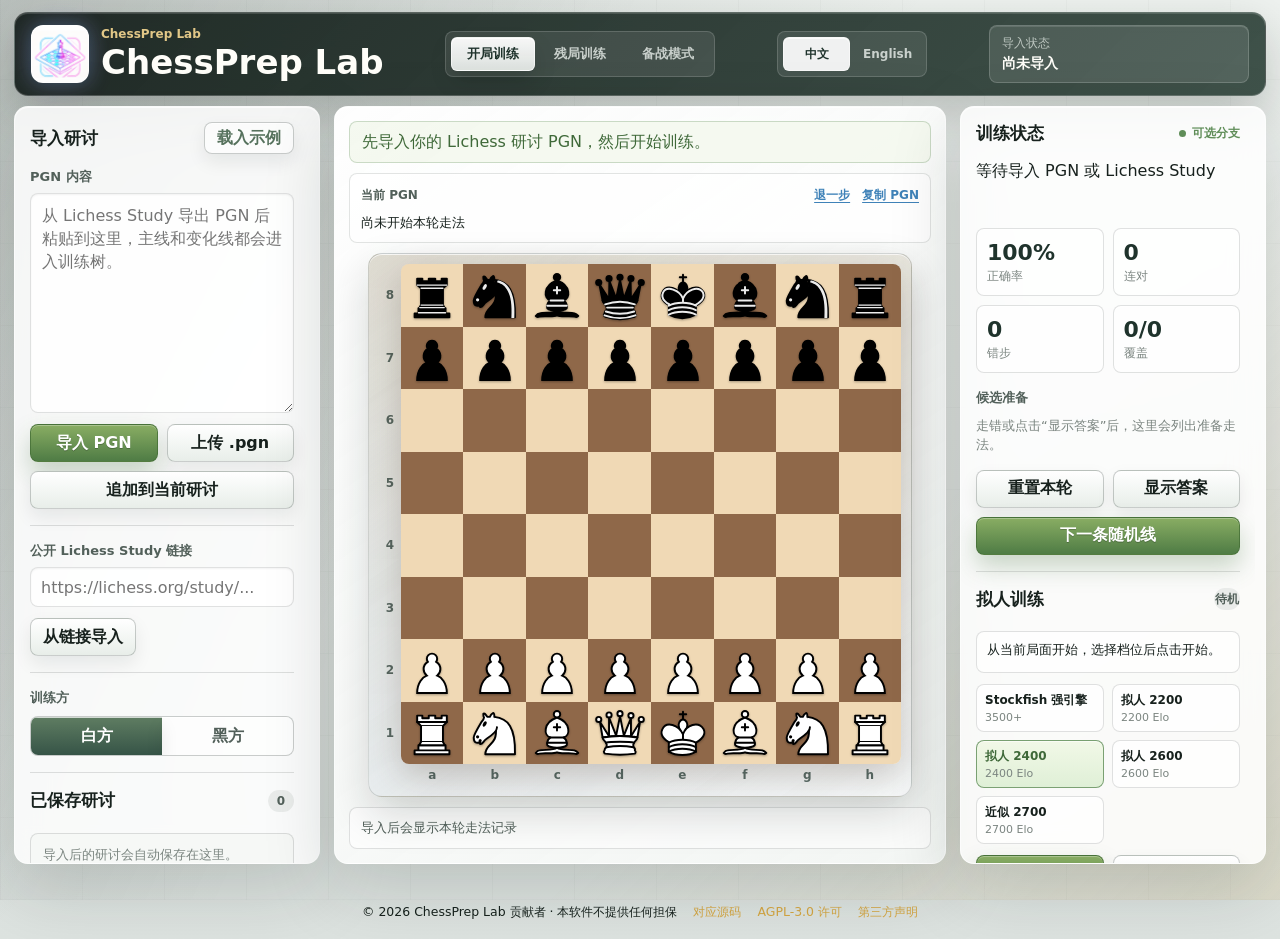
==== commit b11b13cb: "docs: license project under AGPL-3.0" ====
--- a/index.html
+++ b/index.html
@@ -270,6 +270,13 @@
       </section>
     </main>
 
+    <footer class="legal-footer">
+      <span data-i18n="legal.notice">© 2026 ChessPrep Lab 贡献者 · 本软件不提供任何担保</span>
+      <a href="https://github.com/zhukaizhen/ChessPrep" target="_blank" rel="noreferrer" data-i18n="legal.source">对应源码</a>
+      <a href="LICENSE" target="_blank" rel="noreferrer" data-i18n="legal.license">AGPL-3.0 许可</a>
+      <a href="THIRD_PARTY_NOTICES.md" target="_blank" rel="noreferrer" data-i18n="legal.thirdParty">第三方声明</a>
+    </footer>
+
     <script type="module" src="app.js"></script>
   </body>
 </html>
--- a/styles.css
+++ b/styles.css
@@ -1683,3 +1683,26 @@
     font-size: clamp(24px, 10vw, 44px);
   }
 }
+
+.legal-footer {
+  align-items: center;
+  color: var(--text-muted);
+  display: flex;
+  flex-wrap: wrap;
+  font-size: 0.78rem;
+  gap: 6px 16px;
+  justify-content: center;
+  margin: 0 auto;
+  max-width: 1500px;
+  padding: 4px 16px 18px;
+}
+
+.legal-footer a {
+  color: var(--accent-gold);
+  text-decoration: none;
+}
+
+.legal-footer a:hover,
+.legal-footer a:focus-visible {
+  text-decoration: underline;
+}
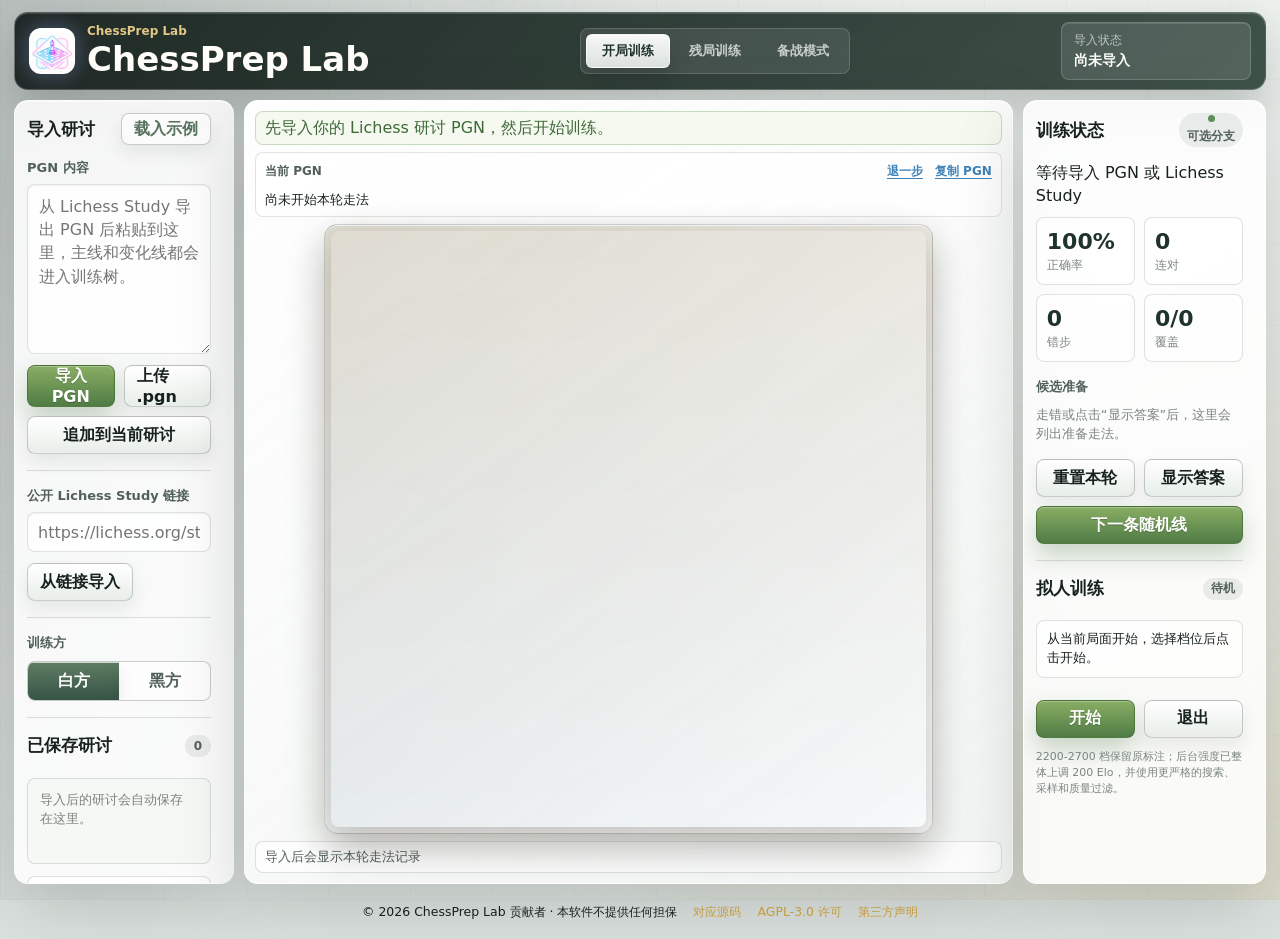
==== commit f2e6d025: "Add macOS PGN upload prep workflow" ====
--- a/index.html
+++ b/index.html
@@ -23,10 +23,6 @@
           <button class="mode-button" type="button" data-mode-switch="endgame" data-i18n="mode.endgame">残局训练</button>
           <button class="mode-button" type="button" data-mode-switch="prep" data-i18n="mode.prep">备战模式</button>
         </nav>
-        <nav class="language-switch" aria-label="Language" data-language-switch>
-          <button class="language-button active" type="button" data-language-option="zh" aria-pressed="true" data-i18n="lang.zh">中文</button>
-          <button class="language-button" type="button" data-language-option="en" aria-pressed="false" data-i18n="lang.en">English</button>
-        </nav>
         <div class="top-status">
           <span data-i18n="top.importStatus">导入状态</span>
           <strong data-import-status data-i18n="status.notImported">尚未导入</strong>
@@ -107,19 +103,23 @@
 
           <div class="prep-panel hidden" data-prep-left>
             <div class="panel-heading">
-              <h2 data-i18n="prep.database">线下棋谱库</h2>
-              <span data-prep-database-badge data-i18n="prep.notBuilt">未构建</span>
-            </div>
-            <div class="database-status" data-prep-database-status>
-              <strong data-i18n="prep.databaseStatus">数据库状态</strong>
-              <span data-i18n="prep.statusLoading">正在读取本地数据库状态...</span>
-            </div>
-            <button class="primary-button wide" type="button" data-build-prep-database data-i18n="prep.buildDatabase">构建/更新数据库</button>
-            <p class="note" data-i18n="prep.databaseNote">系统会从已下载的公开线下 PGN 源自动构建，不需要手动导入对手棋谱；过滤条件：2010 年之后，双方 Elo 都大于 2000。</p>
-            <div class="divider"></div>
+              <h2>备战棋谱</h2>
+              <span data-opponent-pgn-badge>未上传</span>
+            </div>
+            <label class="field compact-field">
+              <span>上传对手 PGN</span>
+              <label class="file-button">
+                <span>选择 .pgn 文件</span>
+                <input data-opponent-pgn-file type="file" accept=".pgn,text/plain,application/x-chess-pgn">
+              </label>
+            </label>
+            <label class="field compact-field">
+              <span>或粘贴对手 PGN</span>
+              <textarea data-opponent-pgn-input class="compact-textarea" spellcheck="false" placeholder="粘贴对手公开对局 PGN；留空姓名时会分析全部上传对局。"></textarea>
+            </label>
             <label class="field">
-              <span data-i18n="prep.opponent">对手姓名</span>
-              <input data-prep-opponent type="text" placeholder="例如 丁立人 / Ding Liren" data-i18n-placeholder="prep.opponentPlaceholder">
+              <span>对手姓名（可选）</span>
+              <input data-prep-opponent type="text" placeholder="例如 丁立人 / Ding Liren">
             </label>
             <div class="side-picker" aria-label="备战执棋方" data-i18n-aria-label="prep.ourSide">
               <span data-i18n="prep.ourSide">我方执棋</span>
@@ -131,7 +131,7 @@
             <button class="primary-button wide" type="button" data-run-prep-report data-i18n="prep.runReport">生成备战报告</button>
             <section class="prep-common-replies" data-prep-common-replies>
               <h3 data-i18n="prep.commonReplies">对手开局树</h3>
-              <p class="empty" data-i18n="prep.commonRepliesEmpty">生成报告后，这里会像 Lichess 开局树一样按当前局面更新：对手下过哪些步、次数、占比和得分率。</p>
+              <p class="empty">上传棋谱并生成报告后，这里显示当前局面的对手常见选择。</p>
             </section>
           </div>
         </aside>
@@ -255,7 +255,7 @@
               <h2 data-i18n="prep.report">备战报告</h2>
               <span data-prep-report-badge data-i18n="prep.waiting">待生成</span>
             </div>
-            <p class="current-task" data-prep-status data-i18n="prep.status">先构建本地线下对局库，再输入对手并生成报告。</p>
+            <p class="current-task" data-prep-status>先上传对手 PGN，并在开局训练中导入你的准备 PGN。</p>
             <div class="stats-grid" data-prep-stats>
               <div><strong>0</strong><span data-i18n="prep.sampleGames">样本</span></div>
               <div><strong>0</strong><span data-i18n="prep.unseen">未见</span></div>
--- a/styles.css
+++ b/styles.css
@@ -28,7 +28,7 @@
   --shadow: 0 24px 70px rgba(18, 26, 23, 0.18);
   --tight-shadow: 0 10px 28px rgba(18, 26, 23, 0.12);
   --inner-shadow: inset 0 1px 0 rgba(255, 255, 255, 0.72);
-  --chrome-height: 142px;
+  --chrome-height: 116px;
   --workbench-height: calc(100dvh - var(--chrome-height));
   font-family: "Noto Sans SC", "Microsoft YaHei UI", "Segoe UI", system-ui, sans-serif;
 }
@@ -82,9 +82,9 @@
   display: flex;
   align-items: center;
   justify-content: space-between;
-  gap: 18px;
+  gap: 12px;
   margin-bottom: 10px;
-  padding: 12px 16px;
+  padding: 9px 14px;
   border: 1px solid rgba(255, 255, 255, 0.22);
   border-radius: 14px;
   background:
@@ -99,12 +99,12 @@
   display: flex;
   align-items: center;
   gap: 12px;
-  min-width: 250px;
+  min-width: 210px;
 }
 
 .brand-mark {
-  width: 58px;
-  height: 58px;
+  width: 46px;
+  height: 46px;
   flex: 0 0 auto;
   border: 1px solid rgba(255, 255, 255, 0.52);
   border-radius: 12px;
@@ -155,7 +155,7 @@
 .top-status {
   display: grid;
   gap: 3px;
-  min-width: 260px;
+  min-width: 190px;
   padding: 9px 12px;
   border: 1px solid rgba(255, 255, 255, 0.18);
   border-radius: 8px;
@@ -178,17 +178,6 @@
   grid-template-columns: repeat(3, minmax(0, 1fr));
   gap: 4px;
   min-width: 270px;
-  padding: 5px;
-  border: 1px solid rgba(255, 255, 255, 0.16);
-  border-radius: 8px;
-  background: rgba(255, 255, 255, 0.09);
-}
-
-.language-switch {
-  display: inline-grid;
-  grid-template-columns: 1fr 1fr;
-  gap: 4px;
-  min-width: 150px;
   padding: 5px;
   border: 1px solid rgba(255, 255, 255, 0.16);
   border-radius: 8px;
@@ -207,16 +196,6 @@
   white-space: nowrap;
 }
 
-.language-button {
-  min-height: 34px;
-  border: 1px solid transparent;
-  border-radius: 6px;
-  background: transparent;
-  color: rgba(238, 244, 240, 0.78);
-  font-size: 12px;
-  font-weight: 800;
-}
-
 .mode-button.active {
   border-color: rgba(255, 255, 255, 0.6);
   background: linear-gradient(180deg, rgba(255, 255, 255, 0.96), rgba(234, 238, 235, 0.92));
@@ -224,17 +203,10 @@
   box-shadow: 0 10px 22px rgba(0, 0, 0, 0.14), inset 0 1px 0 rgba(255, 255, 255, 0.8);
 }
 
-.language-button.active {
-  border-color: rgba(255, 255, 255, 0.48);
-  background: rgba(255, 255, 255, 0.92);
-  color: var(--lichess-dark);
-  box-shadow: inset 0 1px 0 rgba(255, 255, 255, 0.75);
-}
-
 .workbench {
   display: grid;
-  grid-template-columns: minmax(300px, 0.9fr) minmax(560px, 1.8fr) minmax(300px, 0.9fr);
-  gap: 14px;
+  grid-template-columns: clamp(220px, 17vw, 260px) minmax(660px, 1fr) clamp(240px, 19vw, 300px);
+  gap: 10px;
   align-items: stretch;
 }
 
@@ -251,7 +223,7 @@
 }
 
 .panel {
-  padding: 15px;
+  padding: 12px;
   overflow-y: auto;
   overscroll-behavior: contain;
   scrollbar-gutter: stable;
@@ -294,6 +266,19 @@
   font-weight: 700;
 }
 
+.panel-heading > span {
+  min-width: 26px;
+  min-height: 22px;
+  display: inline-grid;
+  place-items: center;
+  border-radius: 999px;
+  padding: 2px 8px;
+  background: rgba(31, 51, 44, 0.08);
+  color: var(--muted);
+  font-size: 12px;
+  font-weight: 700;
+}
+
 .field {
   display: grid;
   gap: 7px;
@@ -319,10 +304,18 @@
 }
 
 textarea {
-  min-height: 220px;
+  min-height: 170px;
   resize: vertical;
   padding: 10px 11px;
   line-height: 1.45;
+}
+
+.compact-textarea {
+  min-height: 110px;
+}
+
+.compact-field {
+  margin-bottom: 9px;
 }
 
 input {
@@ -779,8 +772,8 @@
 .board-zone {
   display: grid;
   grid-template-rows: auto auto minmax(0, 1fr) auto;
-  gap: 10px;
-  padding: 14px;
+  gap: 7px;
+  padding: 10px;
   overflow: hidden;
   background:
     linear-gradient(145deg, rgba(255, 255, 255, 0.88), rgba(240, 244, 241, 0.74)),
@@ -788,11 +781,11 @@
 }
 
 .feedback {
-  min-height: 42px;
+  min-height: 30px;
   display: flex;
   align-items: center;
   margin-bottom: 0;
-  padding: 9px 12px;
+  padding: 5px 9px;
   border: 1px solid rgba(95, 141, 88, 0.28);
   border-radius: 8px;
   background: rgba(243, 248, 237, 0.84);
@@ -809,8 +802,8 @@
 .current-line-panel {
   display: grid;
   gap: 7px;
-  min-height: 54px;
-  padding: 9px 11px;
+  min-height: 42px;
+  padding: 7px 9px;
   border: 1px solid rgba(35, 48, 43, 0.13);
   border-radius: 8px;
   background: rgba(255, 255, 255, 0.72);
@@ -855,7 +848,7 @@
 }
 
 .current-line {
-  max-height: 42px;
+  max-height: 24px;
   margin: 0;
   overflow-y: auto;
   color: var(--text);
@@ -880,7 +873,7 @@
   min-width: 0;
   aspect-ratio: 1;
   margin: 0 auto;
-  padding: 10px;
+  padding: 6px;
   border: 1px solid rgba(35, 48, 43, 0.17);
   border-radius: 14px;
   background:
@@ -891,15 +884,15 @@
 
 .board-wrap {
   display: grid;
-  grid-template-columns: 22px 1fr;
-  grid-template-rows: 1fr 22px;
+  grid-template-columns: 1fr;
+  grid-template-rows: 1fr;
   width: 100%;
   height: 100%;
   padding: 0;
 }
 
 .board {
-  grid-column: 2;
+  grid-column: 1;
   grid-row: 1;
   display: grid;
   grid-template-columns: repeat(8, minmax(0, 1fr));
@@ -916,9 +909,7 @@
 }
 
 .rank-labels {
-  grid-column: 1;
-  grid-row: 1;
-  display: grid;
+  display: none;
   grid-template-rows: repeat(8, minmax(0, 1fr));
   align-items: center;
   justify-items: center;
@@ -928,9 +919,7 @@
 }
 
 .file-labels {
-  grid-column: 2;
-  grid-row: 2;
-  display: grid;
+  display: none;
   grid-template-columns: repeat(8, minmax(0, 1fr));
   align-items: center;
   justify-items: center;
@@ -1118,14 +1107,14 @@
 .piece-bP { background-image: url("assets/piece/cburnett/bP.svg"); }
 
 .move-strip {
-  min-height: 42px;
-  max-height: 42px;
+  min-height: 32px;
+  max-height: 32px;
   display: flex;
   flex-wrap: nowrap;
   gap: 7px;
   align-items: center;
   margin-top: 0;
-  padding: 10px 11px;
+  padding: 6px 9px;
   border: 1px solid var(--line);
   border-radius: 8px;
   background: rgba(255, 255, 255, 0.64);
@@ -1150,8 +1139,8 @@
 }
 
 .current-task {
-  min-height: 56px;
-  margin-bottom: 13px;
+  min-height: 34px;
+  margin-bottom: 10px;
   color: var(--text);
   line-height: 1.45;
 }
